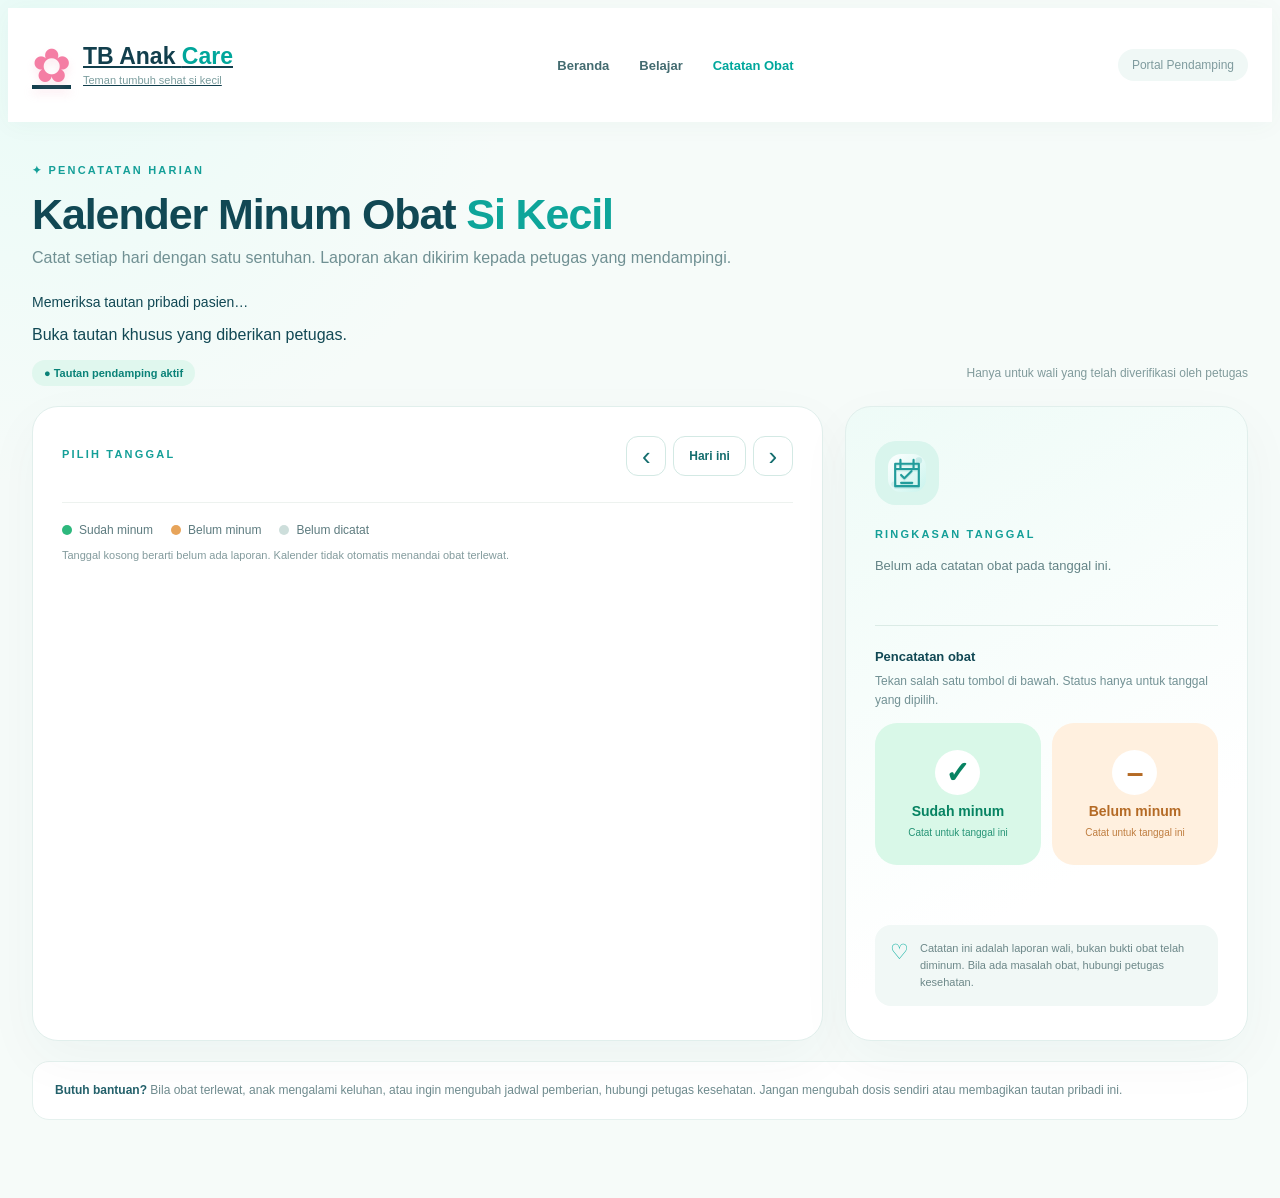
==== wali.html @ a8a255c2 "Add files via upload" ====
<!doctype html>
<html lang="id"><head><meta charset="utf-8"><meta name="viewport" content="width=device-width,initial-scale=1"><meta name="referrer" content="no-referrer"><title>Kalender Obat | TB Anak Care</title><link rel="stylesheet" href="app.css"><link rel="stylesheet" href="calendar-premium.css"></head>
<body class="calendar-body">
<header class="premium-header"><a class="brand" href="index.html"><span class="brand-flower" aria-hidden="true">✿</span><span><b>TB Anak <em>Care</em></b><small>Teman tumbuh sehat si kecil</small></span></a><nav><a href="index.html">Beranda</a><a href="index.html#edukasi">Belajar</a><a class="nav-active" href="wali.html">Catatan Obat</a></nav><span class="header-caption">Portal Pendamping</span></header>
<main class="premium-main">
<div class="page-heading"><span class="eyebrow">✦ PENCATATAN HARIAN</span><h1>Kalender Minum Obat <span>Si Kecil</span></h1><p>Catat setiap hari dengan satu sentuhan. Laporan akan dikirim kepada petugas yang mendampingi.</p></div>
<div id="loading" class="panel loading-panel" role="status">Memeriksa tautan pribadi pasien…</div>
<p id="error" class="message" role="alert"></p>
<div id="app" class="hidden">
<div class="identity-strip"><div><span class="pill">● Tautan pendamping aktif</span><strong id="patient"></strong></div><span class="identity-note">Hanya untuk wali yang telah diverifikasi oleh petugas</span></div>
<div class="calendar-layout">
<section class="calendar-card" aria-label="Kalender laporan minum obat">
<div class="calendar-toolbar"><div><span class="micro-label">PILIH TANGGAL</span><h2 id="monthTitle"></h2></div><div class="toolbar-actions"><button id="prev" class="month-arrow" aria-label="Bulan sebelumnya">‹</button><button id="today" class="today-button">Hari ini</button><button id="next" class="month-arrow" aria-label="Bulan berikutnya">›</button></div></div>
<div id="calendar" class="grid premium-grid" aria-label="Tanggal pada bulan yang dipilih"></div>
<div class="calendar-legend"><span><i class="legend-dot green"></i>Sudah minum</span><span><i class="legend-dot orange"></i>Belum minum</span><span><i class="legend-dot gray"></i>Belum dicatat</span></div>
<p class="calendar-footnote">Tanggal kosong berarti belum ada laporan. Kalender tidak otomatis menandai obat terlewat.</p>
</section>
<aside class="summary-card"><div class="summary-ornament"><img src="assets/icons/calendar.svg" alt="" width="42" height="42"></div><span class="micro-label">RINGKASAN TANGGAL</span><h2 id="selectedTitle"></h2><p id="selectedStatus" class="status-blurb">Belum ada catatan obat pada tanggal ini.</p>
<div class="summary-divider"></div><div class="record-guide"><strong>Pencatatan obat</strong><p>Tekan salah satu tombol di bawah. Status hanya untuk tanggal yang dipilih.</p></div>
<div class="status-buttons"><button id="taken" class="record-button taken-button"><span class="circle-icon">✓</span><strong>Sudah minum</strong><small>Catat untuk tanggal ini</small></button><button id="notTaken" class="record-button missed-button"><span class="circle-icon">–</span><strong>Belum minum</strong><small>Catat untuk tanggal ini</small></button></div>
<p id="result" role="status" aria-live="polite" class="save-feedback"></p>
<div class="privacy-tip"><span aria-hidden="true">♡</span><p>Catatan ini adalah laporan wali, bukan bukti obat telah diminum. Bila ada masalah obat, hubungi petugas kesehatan.</p></div>
</aside></div></div>
<div class="support-note"><strong>Butuh bantuan?</strong> Bila obat terlewat, anak mengalami keluhan, atau ingin mengubah jadwal pemberian, hubungi petugas kesehatan. Jangan mengubah dosis sendiri atau membagikan tautan pribadi ini.</div>
</main><script src="config.js"></script><script src="shared.js"></script><script src="wali.js"></script>
</body></html>
---- calendar-premium.css ----
/* Kalender wali: upgrade visual tanpa mengubah API Supabase */
.calendar-body{background:radial-gradient(circle at 3% 0%,#e9fbf7 0,transparent 28%),#f6fbf9;color:#114854;font-family:'DM Sans',Arial,sans-serif}
.premium-header{min-height:82px;background:#fff;box-shadow:0 3px 24px #0a66530a;display:flex;align-items:center;justify-content:space-between;gap:24px;padding:16px max(24px,calc((100vw - 1270px)/2))}
.premium-header .brand{display:flex;align-items:center;gap:12px;color:#123f4d}.brand-flower{font-size:47px;line-height:1;color:#f47ea4;text-shadow:0 5px 8px #ef8daa30}.premium-header .brand b{display:block;font-size:23px;font-weight:800;line-height:1.05}.premium-header .brand em{color:#00a69b;font-style:normal}.premium-header .brand small{font-size:11px;color:#7b9d9e;display:block;margin-top:5px}.premium-header nav{display:flex;align-items:center;gap:30px}.premium-header nav a{font-size:13px;color:#436b70;font-weight:800;text-decoration:none}.premium-header nav a.nav-active{color:#00a79c}.header-caption{font-size:12px;color:#7f9b9e;background:#f0f8f6;border-radius:16px;padding:9px 14px}
.premium-main{max-width:1290px;margin:0 auto;padding:38px 24px 70px}.page-heading{margin-bottom:27px}.eyebrow,.micro-label{font-size:11px;font-weight:800;letter-spacing:2.2px;color:#149f98}.page-heading h1{font-size:clamp(28px,4vw,43px);letter-spacing:-1.1px;line-height:1.14;margin:12px 0 10px}.page-heading h1 span{color:#0ea59a}.page-heading p{color:#709093;margin:0}.identity-strip{display:flex;justify-content:space-between;align-items:center;gap:12px;padding:0 0 20px}.identity-strip>div{display:flex;align-items:center;gap:15px;flex-wrap:wrap}.identity-strip strong{font-size:14px}.pill{color:#0a8278;background:#e0f7ee;border-radius:50px;padding:7px 12px;font-size:11px;font-weight:800}.identity-note{font-size:12px;color:#819b9c}
.calendar-layout{display:grid;grid-template-columns:minmax(0,1.57fr) minmax(310px,.8fr);gap:22px;align-items:stretch}.calendar-card,.summary-card{border:1px solid #e1efec;border-radius:26px;box-shadow:0 18px 55px #1659520a;background:white}.calendar-card{padding:29px 29px 25px}.calendar-toolbar{display:flex;justify-content:space-between;gap:10px;align-items:center;margin-bottom:26px}.calendar-toolbar h2{font-size:27px;color:#114653;margin:7px 0 0}.toolbar-actions{display:flex;align-items:center;gap:7px}.toolbar-actions button{padding:0;border:1px solid #d3e9e4;background:white;color:#146d6e;box-shadow:none}.month-arrow{width:40px;height:40px;font-size:26px;line-height:1;border-radius:12px}.today-button{height:40px;padding:0 15px!important;font-size:12px;font-weight:800;border-radius:12px}.premium-grid{grid-template-columns:repeat(7,minmax(0,1fr));gap:8px}.premium-grid .week{padding:0 0 11px;color:#7b9797;font-size:12px;font-weight:800}.premium-grid .day{aspect-ratio:1/1;min-height:58px;max-height:94px;background:#f3f8f7;border:2px solid transparent;border-radius:15px;color:#18535b;display:flex;flex-direction:column;gap:7px;align-items:center;justify-content:center;transition:transform .14s,background .14s,border-color .14s;font-weight:800;font-size:15px;position:relative}.premium-grid .day:hover{transform:translateY(-2px);background:#e9f7f3}.premium-grid .day.selected{outline:0;border-color:#00aca3;box-shadow:0 0 0 3px #0ba59b13}.premium-grid .day.taken{background:#d9f7e9}.premium-grid .day.not_taken{background:#fff0e1}.premium-grid .day.today-marker:not(.selected){border-color:#b4e4db}.premium-grid .day .status-dot{width:8px;height:8px;border-radius:100%;background:#cddedb}.premium-grid .day.taken .status-dot{background:#2db87d}.premium-grid .day.not_taken .status-dot{background:#e7a45a}.premium-grid .day:disabled{opacity:.52;cursor:not-allowed}.calendar-legend{display:flex;flex-wrap:wrap;gap:18px;margin-top:23px;padding-top:20px;border-top:1px solid #edf2ef}.calendar-legend span{display:flex;align-items:center;gap:7px;color:#5d7b7f;font-size:12px}.legend-dot{width:10px;height:10px;border-radius:50%;background:#cddedb;display:inline-block}.legend-dot.green{background:#2db87d}.legend-dot.orange{background:#e7a45a}.calendar-footnote{font-size:11px;color:#839b9d;margin:12px 0 0}
.summary-card{padding:34px 29px;background:linear-gradient(152deg,#eefbf7,#fff 70%);display:flex;flex-direction:column;min-height:565px}.summary-ornament{width:64px;height:64px;background:#d9f5ed;border-radius:21px;display:grid;place-items:center;margin-bottom:23px}.summary-card h2{font-size:clamp(23px,2.6vw,30px);line-height:1.2;letter-spacing:-.6px;margin:10px 0 8px}.status-blurb{font-size:13px;color:#648487;min-height:46px;margin:0}.summary-divider{border-top:1px solid #dbebe6;margin:21px 0}.record-guide strong{font-size:13px}.record-guide p{color:#729194;font-size:12px;line-height:1.55;margin:7px 0 14px}.status-buttons{display:grid;grid-template-columns:1fr 1fr;gap:11px}.record-button{border:2px solid transparent;border-radius:22px;min-height:142px;display:flex;flex-direction:column;align-items:center;justify-content:center;gap:8px;padding:17px 10px;text-align:center;transition:transform .16s,border-color .16s,box-shadow .16s}.record-button:hover:not(:disabled){transform:translateY(-3px);box-shadow:0 10px 22px #14555212}.record-button.taken-button{background:#d9f8e8;color:#078362}.record-button.missed-button{background:#fff0df;color:#b46a25}.record-button.is-active{border-color:currentColor}.record-button .circle-icon{display:grid;place-items:center;background:white;border-radius:50%;width:45px;height:45px;font-size:30px;font-weight:800}.record-button strong{font-size:14px}.record-button small{font-size:10px;color:inherit;opacity:.85}.save-feedback{min-height:23px;color:#087f72;font-size:13px;font-weight:700;margin:15px 0 0}.privacy-tip{display:flex;gap:11px;align-items:flex-start;background:#f1f8f6;padding:15px;border-radius:16px;margin-top:auto}.privacy-tip span{font-size:21px;color:#0cafa0}.privacy-tip p{margin:0;color:#6d8889;font-size:11px;line-height:1.55}.support-note{background:white;border:1px solid #e5f1ee;border-radius:17px;padding:19px 22px;margin-top:20px;color:#6f8b8e;font-size:12px;line-height:1.6}.support-note strong{color:#23606a}.loading-panel{font-size:14px}.message:empty{display:none}
@media(max-width:900px){.calendar-layout{grid-template-columns:1fr}.summary-card{min-height:0}.privacy-tip{margin-top:22px}.premium-header nav{gap:12px}.header-caption{display:none}}
@media(max-width:600px){.premium-header{padding:13px 16px;min-height:69px}.premium-header .brand b{font-size:18px}.brand-flower{font-size:34px}.premium-header nav a:not(.nav-active){display:none}.premium-main{padding:23px 13px 48px}.page-heading{padding:0 4px}.page-heading p{font-size:13px}.identity-note{display:none}.calendar-card{padding:17px 10px 18px;border-radius:19px}.calendar-toolbar{padding:0 5px}.calendar-toolbar h2{font-size:22px}.month-arrow{width:31px;height:35px}.today-button{height:35px;padding:0 10px!important}.premium-grid{gap:4px}.premium-grid .week{font-size:10px}.premium-grid .day{border-radius:10px;min-height:39px;gap:4px;font-size:12px;padding:2px}.premium-grid .day .status-dot{width:6px;height:6px}.calendar-legend{gap:9px;margin-top:17px;padding-top:14px}.calendar-legend span{font-size:10px}.summary-card{border-radius:19px;padding:23px 19px}.summary-card h2{font-size:25px}.support-note{padding:14px}}
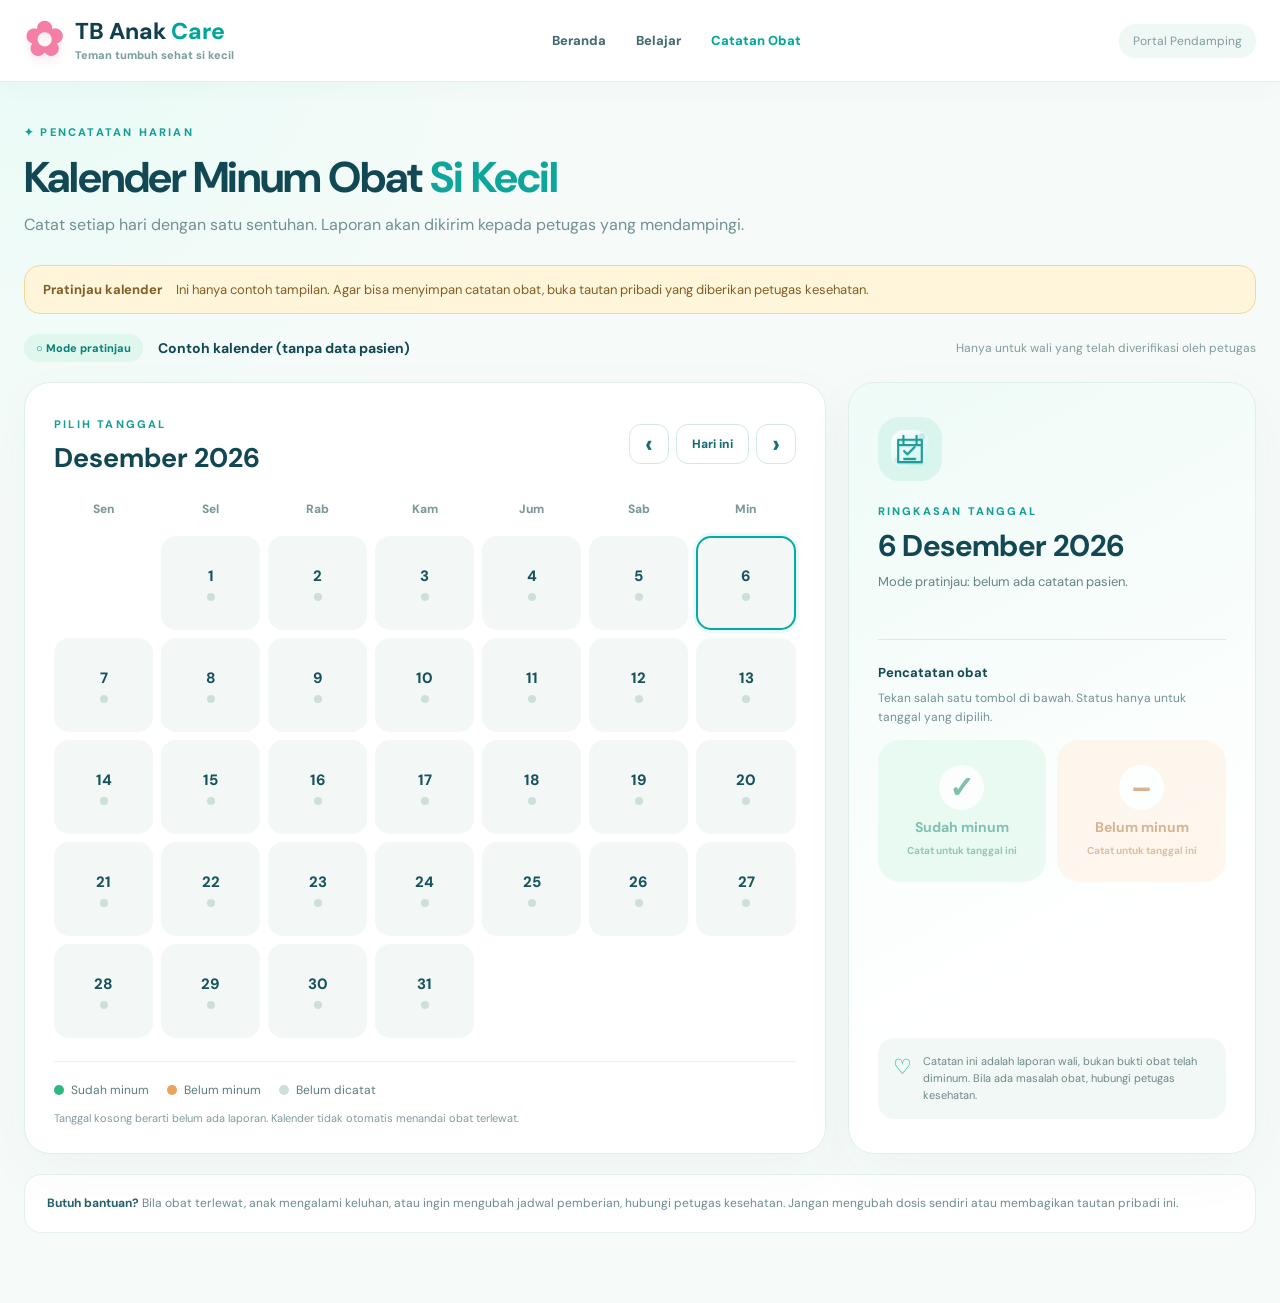
==== commit 00d0cad1: "Add files via upload" ====
--- a/wali.html
+++ b/wali.html
@@ -4,14 +4,15 @@
 <header class="premium-header"><a class="brand" href="index.html"><span class="brand-flower" aria-hidden="true">✿</span><span><b>TB Anak <em>Care</em></b><small>Teman tumbuh sehat si kecil</small></span></a><nav><a href="index.html">Beranda</a><a href="index.html#edukasi">Belajar</a><a class="nav-active" href="wali.html">Catatan Obat</a></nav><span class="header-caption">Portal Pendamping</span></header>
 <main class="premium-main">
 <div class="page-heading"><span class="eyebrow">✦ PENCATATAN HARIAN</span><h1>Kalender Minum Obat <span>Si Kecil</span></h1><p>Catat setiap hari dengan satu sentuhan. Laporan akan dikirim kepada petugas yang mendampingi.</p></div>
-<div id="loading" class="panel loading-panel" role="status">Memeriksa tautan pribadi pasien…</div>
+<div id="loading" class="panel loading-panel" role="status">Menyiapkan kalender…</div>
 <p id="error" class="message" role="alert"></p>
 <div id="app" class="hidden">
-<div class="identity-strip"><div><span class="pill">● Tautan pendamping aktif</span><strong id="patient"></strong></div><span class="identity-note">Hanya untuk wali yang telah diverifikasi oleh petugas</span></div>
+<div id="previewNotice" class="preview-notice hidden" role="status"><strong>Pratinjau kalender</strong><span>Ini hanya contoh tampilan. Agar bisa menyimpan catatan obat, buka tautan pribadi yang diberikan petugas kesehatan.</span></div>
+<div class="identity-strip"><div><span id="accessPill" class="pill">● Tautan pendamping aktif</span><strong id="patient"></strong></div><span class="identity-note">Hanya untuk wali yang telah diverifikasi oleh petugas</span></div>
 <div class="calendar-layout">
 <section class="calendar-card" aria-label="Kalender laporan minum obat">
 <div class="calendar-toolbar"><div><span class="micro-label">PILIH TANGGAL</span><h2 id="monthTitle"></h2></div><div class="toolbar-actions"><button id="prev" class="month-arrow" aria-label="Bulan sebelumnya">‹</button><button id="today" class="today-button">Hari ini</button><button id="next" class="month-arrow" aria-label="Bulan berikutnya">›</button></div></div>
-<div id="calendar" class="grid premium-grid" aria-label="Tanggal pada bulan yang dipilih"></div>
+<div id="calendar" class="premium-grid" aria-label="Tanggal pada bulan yang dipilih"></div>
 <div class="calendar-legend"><span><i class="legend-dot green"></i>Sudah minum</span><span><i class="legend-dot orange"></i>Belum minum</span><span><i class="legend-dot gray"></i>Belum dicatat</span></div>
 <p class="calendar-footnote">Tanggal kosong berarti belum ada laporan. Kalender tidak otomatis menandai obat terlewat.</p>
 </section>
--- a/app.css
+++ b/app.css
@@ -0,0 +1 @@
+@import url('https://fonts.googleapis.com/css2?family=DM+Sans:wght@400;500;600;700;800&display=swap');:root{font-family:'DM Sans',sans-serif;color:#153e49;background:#f3faf8}*{box-sizing:border-box}body{margin:0}header{background:white;border-bottom:1px solid #e0efeb;padding:18px max(20px,calc((100vw - 1100px)/2));display:flex;justify-content:space-between;align-items:center}header a{color:#087e77;text-decoration:none;font-weight:800}main{max-width:1000px;margin:36px auto;padding:0 20px}h1{font-size:clamp(28px,4vw,42px);margin:0 0 8px}p{line-height:1.6}.muted{color:#637f82}.panel{background:white;border:1px solid #dfefeb;border-radius:22px;padding:24px;margin:18px 0;box-shadow:0 10px 30px #1e77700b}button,input,select{font:inherit;border-radius:12px;padding:12px;border:1px solid #cadfdc}button{cursor:pointer;background:#087f78;color:white;border:0;font-weight:700}button.secondary{background:#e8f7f2;color:#126c67}button.warn{background:#fff0e5;color:#9e4b19}button:disabled{opacity:.5}input,select{max-width:100%;background:white}label{display:block;font-weight:700;margin:12px 0 6px}.flex{display:flex;gap:12px;flex-wrap:wrap;align-items:center}.grid{display:grid;grid-template-columns:repeat(7,1fr);gap:7px}.day{aspect-ratio:1;min-width:0;background:#f4f9f7;color:#174c50;padding:6px}.day.taken{background:#c8f2df}.day.not_taken{background:#ffe0c5}.day.selected{outline:3px solid #0c8e87}.week{text-align:center;font-size:12px;color:#607e81}.message{white-space:pre-wrap;color:#9a3e25}.success{color:#147c55}.tablewrap{overflow-x:auto}table{border-collapse:collapse;width:100%;font-size:14px}td,th{text-align:left;padding:11px;border-bottom:1px solid #e5f0ed}th{background:#eff8f6}.hidden{display:none!important}.stat{background:#eaf7f4;border-radius:14px;padding:16px}.code{font-family:monospace;word-break:break-all;background:#edf7f5;padding:12px;border-radius:10px}small{color:#607b7d}@media(max-width:600px){.panel{padding:16px}.grid{gap:3px}.day{font-size:12px;padding:0}.flex>*{max-width:100%}}
--- a/calendar-premium.css
+++ b/calendar-premium.css
@@ -7,3 +7,13 @@
 .summary-card{padding:34px 29px;background:linear-gradient(152deg,#eefbf7,#fff 70%);display:flex;flex-direction:column;min-height:565px}.summary-ornament{width:64px;height:64px;background:#d9f5ed;border-radius:21px;display:grid;place-items:center;margin-bottom:23px}.summary-card h2{font-size:clamp(23px,2.6vw,30px);line-height:1.2;letter-spacing:-.6px;margin:10px 0 8px}.status-blurb{font-size:13px;color:#648487;min-height:46px;margin:0}.summary-divider{border-top:1px solid #dbebe6;margin:21px 0}.record-guide strong{font-size:13px}.record-guide p{color:#729194;font-size:12px;line-height:1.55;margin:7px 0 14px}.status-buttons{display:grid;grid-template-columns:1fr 1fr;gap:11px}.record-button{border:2px solid transparent;border-radius:22px;min-height:142px;display:flex;flex-direction:column;align-items:center;justify-content:center;gap:8px;padding:17px 10px;text-align:center;transition:transform .16s,border-color .16s,box-shadow .16s}.record-button:hover:not(:disabled){transform:translateY(-3px);box-shadow:0 10px 22px #14555212}.record-button.taken-button{background:#d9f8e8;color:#078362}.record-button.missed-button{background:#fff0df;color:#b46a25}.record-button.is-active{border-color:currentColor}.record-button .circle-icon{display:grid;place-items:center;background:white;border-radius:50%;width:45px;height:45px;font-size:30px;font-weight:800}.record-button strong{font-size:14px}.record-button small{font-size:10px;color:inherit;opacity:.85}.save-feedback{min-height:23px;color:#087f72;font-size:13px;font-weight:700;margin:15px 0 0}.privacy-tip{display:flex;gap:11px;align-items:flex-start;background:#f1f8f6;padding:15px;border-radius:16px;margin-top:auto}.privacy-tip span{font-size:21px;color:#0cafa0}.privacy-tip p{margin:0;color:#6d8889;font-size:11px;line-height:1.55}.support-note{background:white;border:1px solid #e5f1ee;border-radius:17px;padding:19px 22px;margin-top:20px;color:#6f8b8e;font-size:12px;line-height:1.6}.support-note strong{color:#23606a}.loading-panel{font-size:14px}.message:empty{display:none}
 @media(max-width:900px){.calendar-layout{grid-template-columns:1fr}.summary-card{min-height:0}.privacy-tip{margin-top:22px}.premium-header nav{gap:12px}.header-caption{display:none}}
 @media(max-width:600px){.premium-header{padding:13px 16px;min-height:69px}.premium-header .brand b{font-size:18px}.brand-flower{font-size:34px}.premium-header nav a:not(.nav-active){display:none}.premium-main{padding:23px 13px 48px}.page-heading{padding:0 4px}.page-heading p{font-size:13px}.identity-note{display:none}.calendar-card{padding:17px 10px 18px;border-radius:19px}.calendar-toolbar{padding:0 5px}.calendar-toolbar h2{font-size:22px}.month-arrow{width:31px;height:35px}.today-button{height:35px;padding:0 10px!important}.premium-grid{gap:4px}.premium-grid .week{font-size:10px}.premium-grid .day{border-radius:10px;min-height:39px;gap:4px;font-size:12px;padding:2px}.premium-grid .day .status-dot{width:6px;height:6px}.calendar-legend{gap:9px;margin-top:17px;padding-top:14px}.calendar-legend span{font-size:10px}.summary-card{border-radius:19px;padding:23px 19px}.summary-card h2{font-size:25px}.support-note{padding:14px}}
+
+/* Versi A: kalender tujuh kolom tegas, bukan daftar vertikal */
+#calendar.premium-grid {display:grid!important;grid-template-columns:repeat(7,minmax(0,1fr))!important;grid-auto-flow:row!important;grid-auto-rows:auto;align-items:stretch;width:100%;min-width:0;}
+#calendar.premium-grid > .week{min-width:0;text-align:center;}
+#calendar.premium-grid > .day{display:flex;min-width:0;width:100%;max-width:none;box-sizing:border-box;aspect-ratio:1/1;min-height:0!important;min-height:clamp(35px,6vw,88px)!important;}
+.calendar-layout > *{min-width:0;}
+.preview-notice{display:flex;gap:14px;align-items:center;padding:14px 18px;background:#fff5da;color:#805e24;border:1px solid #f1d899;border-radius:16px;margin-bottom:20px;font-size:13px;line-height:1.5}
+.preview-notice strong{white-space:nowrap}
+.premium-header,.premium-main{width:100%;box-sizing:border-box}
+@media(max-width:600px){#calendar.premium-grid{gap:4px!important}#calendar.premium-grid>.day{min-height:36px!important;font-size:12px}.calendar-toolbar{flex-wrap:wrap}.calendar-toolbar h2{font-size:21px}.premium-header nav{gap:10px}.preview-notice{display:block}.preview-notice strong{display:block;margin-bottom:3px}}
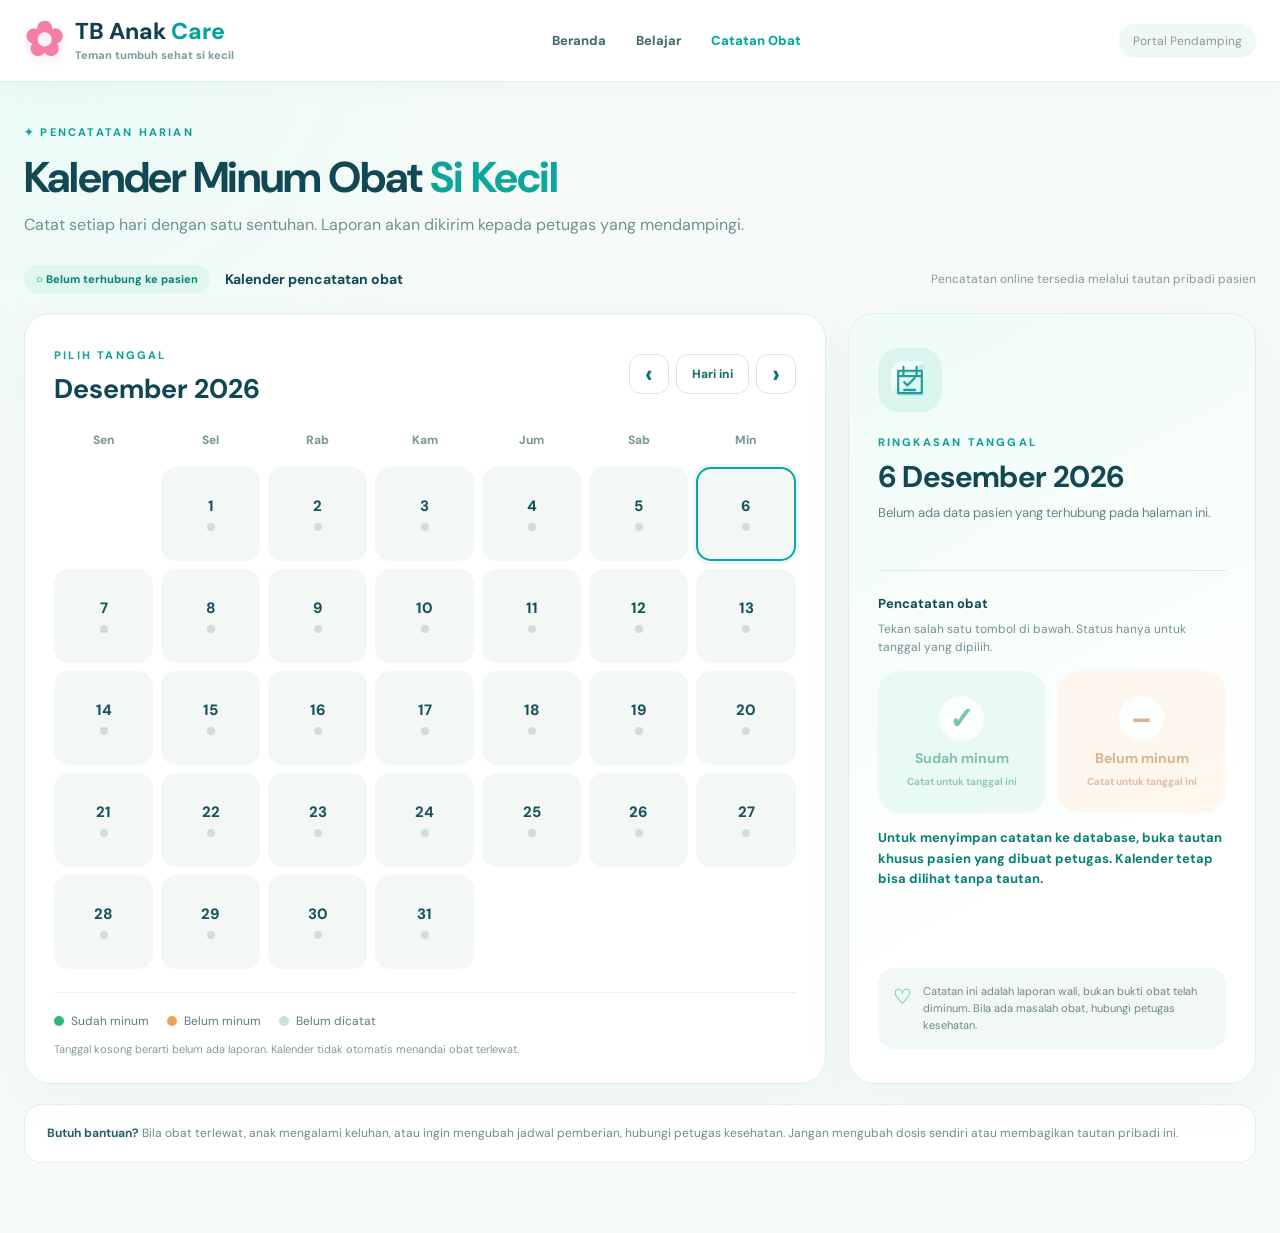
==== commit e5f6033f: "Add files via upload" ====
--- a/wali.html
+++ b/wali.html
@@ -7,8 +7,8 @@
 <div id="loading" class="panel loading-panel" role="status">Menyiapkan kalender…</div>
 <p id="error" class="message" role="alert"></p>
 <div id="app" class="hidden">
-<div id="previewNotice" class="preview-notice hidden" role="status"><strong>Pratinjau kalender</strong><span>Ini hanya contoh tampilan. Agar bisa menyimpan catatan obat, buka tautan pribadi yang diberikan petugas kesehatan.</span></div>
-<div class="identity-strip"><div><span id="accessPill" class="pill">● Tautan pendamping aktif</span><strong id="patient"></strong></div><span class="identity-note">Hanya untuk wali yang telah diverifikasi oleh petugas</span></div>
+
+<div class="identity-strip"><div><span id="accessPill" class="pill">● Akses pendamping</span><strong id="patient"></strong></div><span class="identity-note">Pencatatan online tersedia melalui tautan pribadi pasien</span></div>
 <div class="calendar-layout">
 <section class="calendar-card" aria-label="Kalender laporan minum obat">
 <div class="calendar-toolbar"><div><span class="micro-label">PILIH TANGGAL</span><h2 id="monthTitle"></h2></div><div class="toolbar-actions"><button id="prev" class="month-arrow" aria-label="Bulan sebelumnya">‹</button><button id="today" class="today-button">Hari ini</button><button id="next" class="month-arrow" aria-label="Bulan berikutnya">›</button></div></div>
@@ -19,7 +19,7 @@
 <aside class="summary-card"><div class="summary-ornament"><img src="assets/icons/calendar.svg" alt="" width="42" height="42"></div><span class="micro-label">RINGKASAN TANGGAL</span><h2 id="selectedTitle"></h2><p id="selectedStatus" class="status-blurb">Belum ada catatan obat pada tanggal ini.</p>
 <div class="summary-divider"></div><div class="record-guide"><strong>Pencatatan obat</strong><p>Tekan salah satu tombol di bawah. Status hanya untuk tanggal yang dipilih.</p></div>
 <div class="status-buttons"><button id="taken" class="record-button taken-button"><span class="circle-icon">✓</span><strong>Sudah minum</strong><small>Catat untuk tanggal ini</small></button><button id="notTaken" class="record-button missed-button"><span class="circle-icon">–</span><strong>Belum minum</strong><small>Catat untuk tanggal ini</small></button></div>
-<p id="result" role="status" aria-live="polite" class="save-feedback"></p>
+<p id="accessHelp" class="save-feedback hidden">Untuk menyimpan catatan ke database, buka tautan khusus pasien yang dibuat petugas. Kalender tetap bisa dilihat tanpa tautan.</p><p id="result" role="status" aria-live="polite" class="save-feedback"></p>
 <div class="privacy-tip"><span aria-hidden="true">♡</span><p>Catatan ini adalah laporan wali, bukan bukti obat telah diminum. Bila ada masalah obat, hubungi petugas kesehatan.</p></div>
 </aside></div></div>
 <div class="support-note"><strong>Butuh bantuan?</strong> Bila obat terlewat, anak mengalami keluhan, atau ingin mengubah jadwal pemberian, hubungi petugas kesehatan. Jangan mengubah dosis sendiri atau membagikan tautan pribadi ini.</div>
